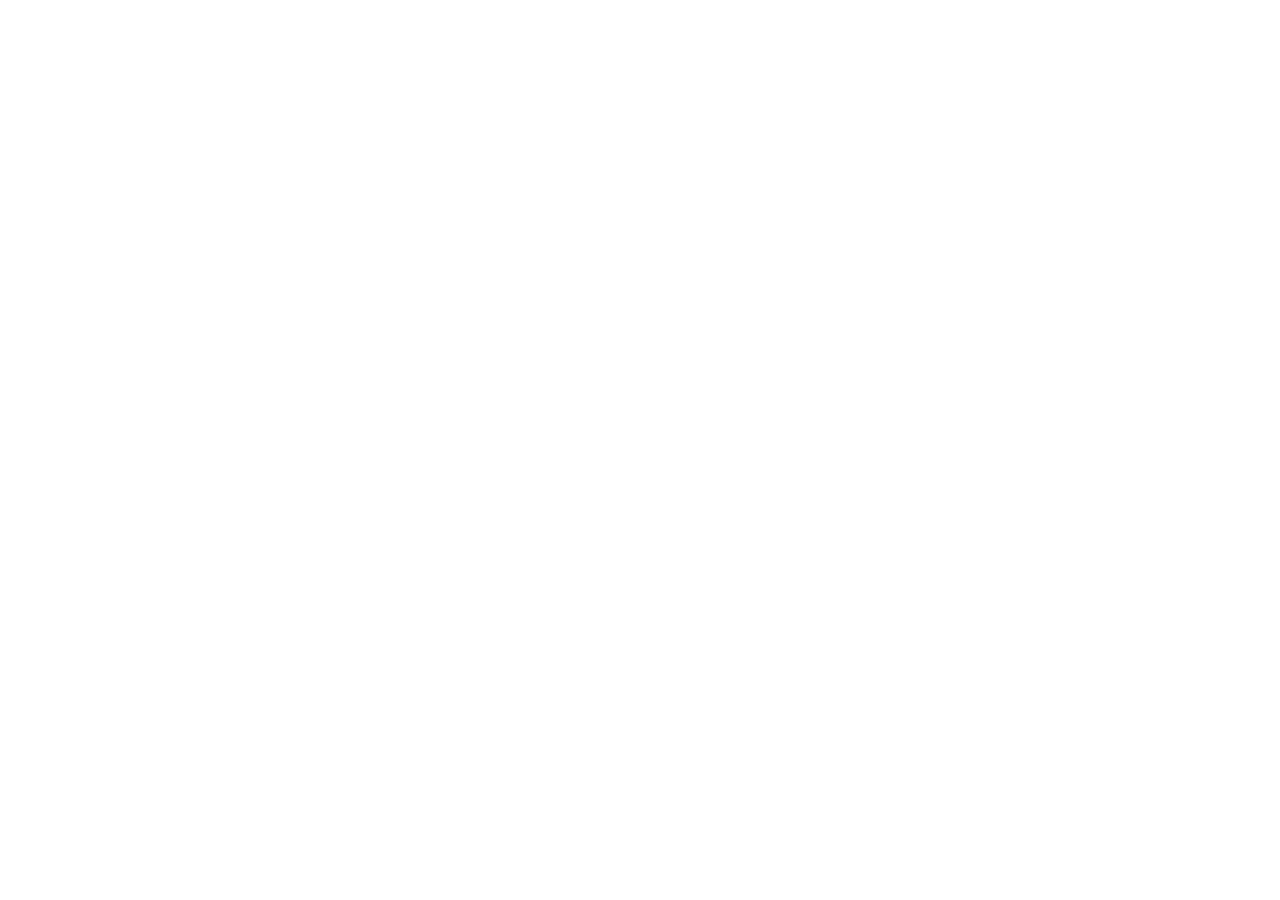
==== index.html @ 60a68102 "Sync wrapper with Sites version 84" ====
<!doctype html>
<html lang="en">
<head>
  <meta charset="utf-8" />
  <meta name="viewport" content="width=device-width, initial-scale=1" />
  <meta name="color-scheme" content="dark" />
  <title>Durex Play — Buzzy Rabbit</title>
  <style>
    html, body, iframe { width: 100%; height: 100%; margin: 0; border: 0; overflow: hidden; background: #082679; }
    iframe { display: block; }
  </style>
</head>
<body>
  <!-- Synced with Sites version 84: autoplay video without controls and faster animated gradient. -->
  <iframe title="Durex Play Buzzy Rabbit" src="https://giva-buzzy-rabbit-clone.vinit-singh482832.chatgpt.site" allow="autoplay" referrerpolicy="strict-origin-when-cross-origin"></iframe>
</body>
</html>
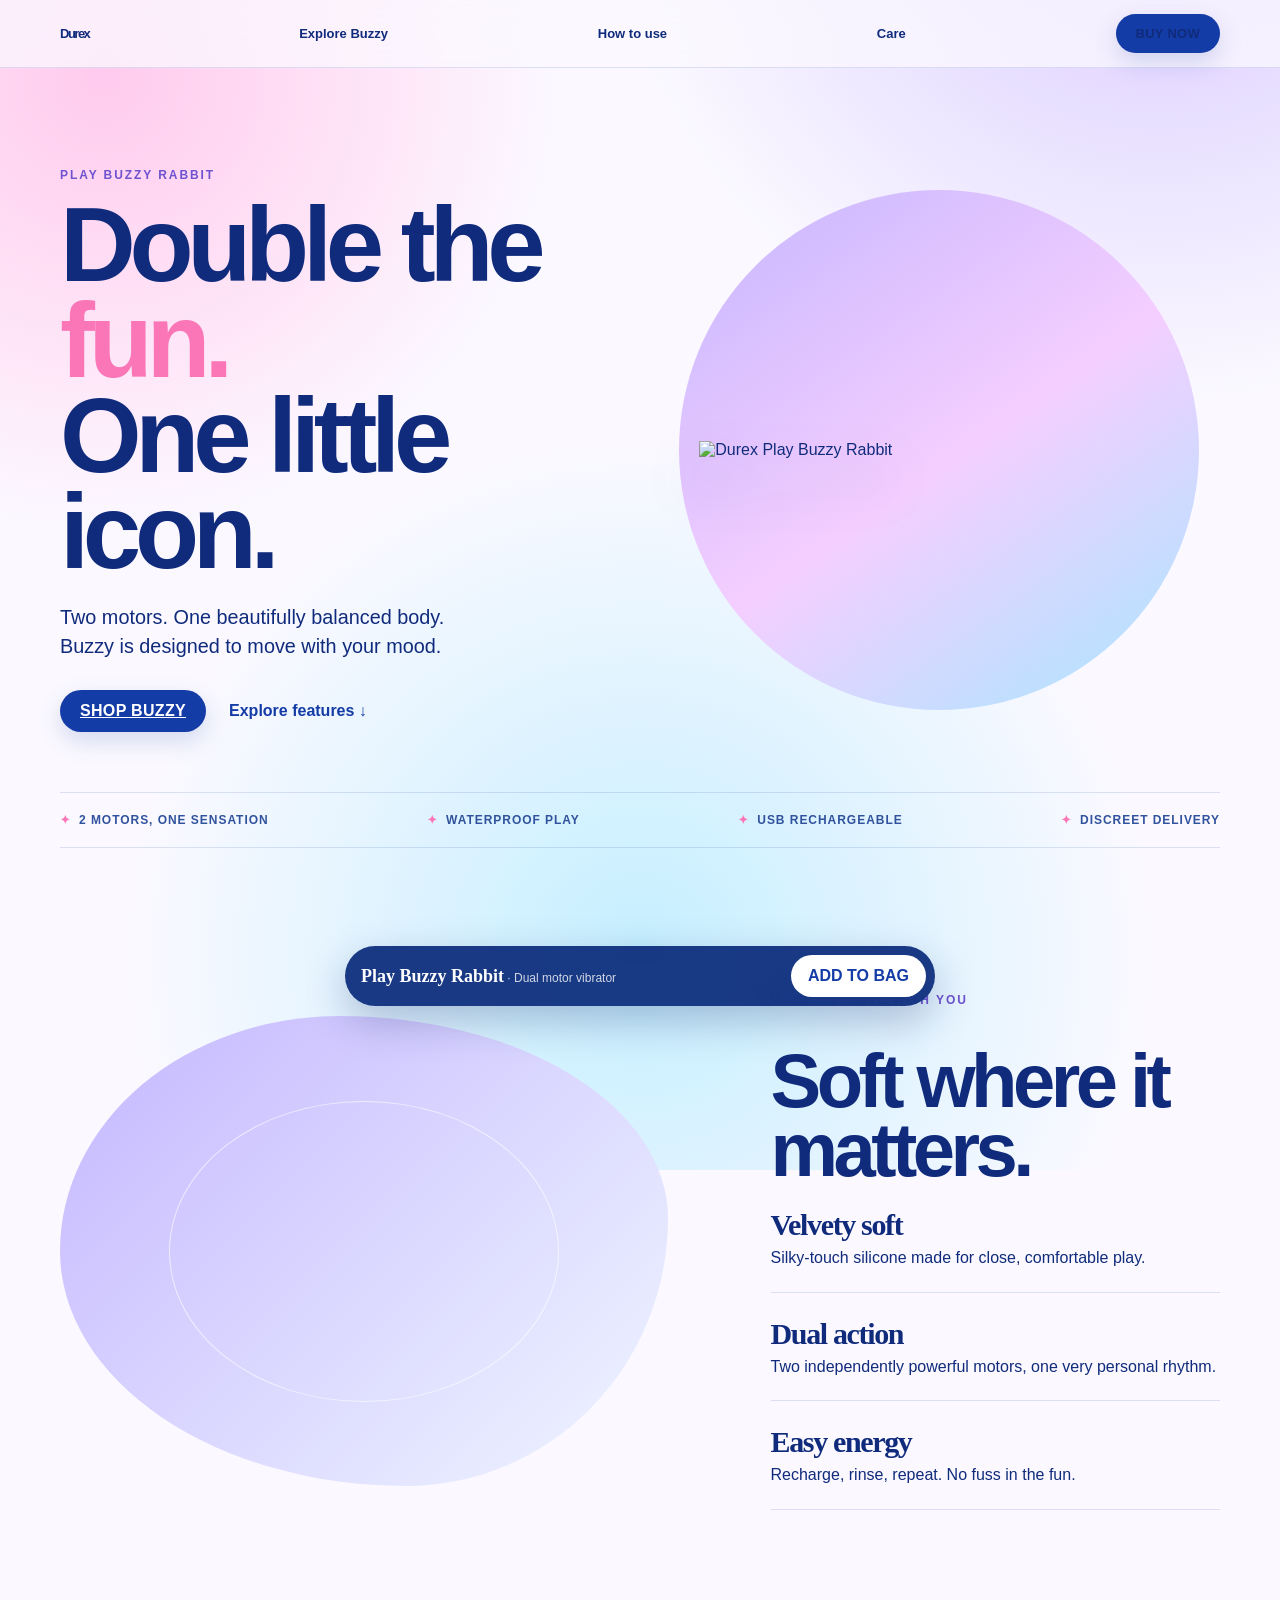
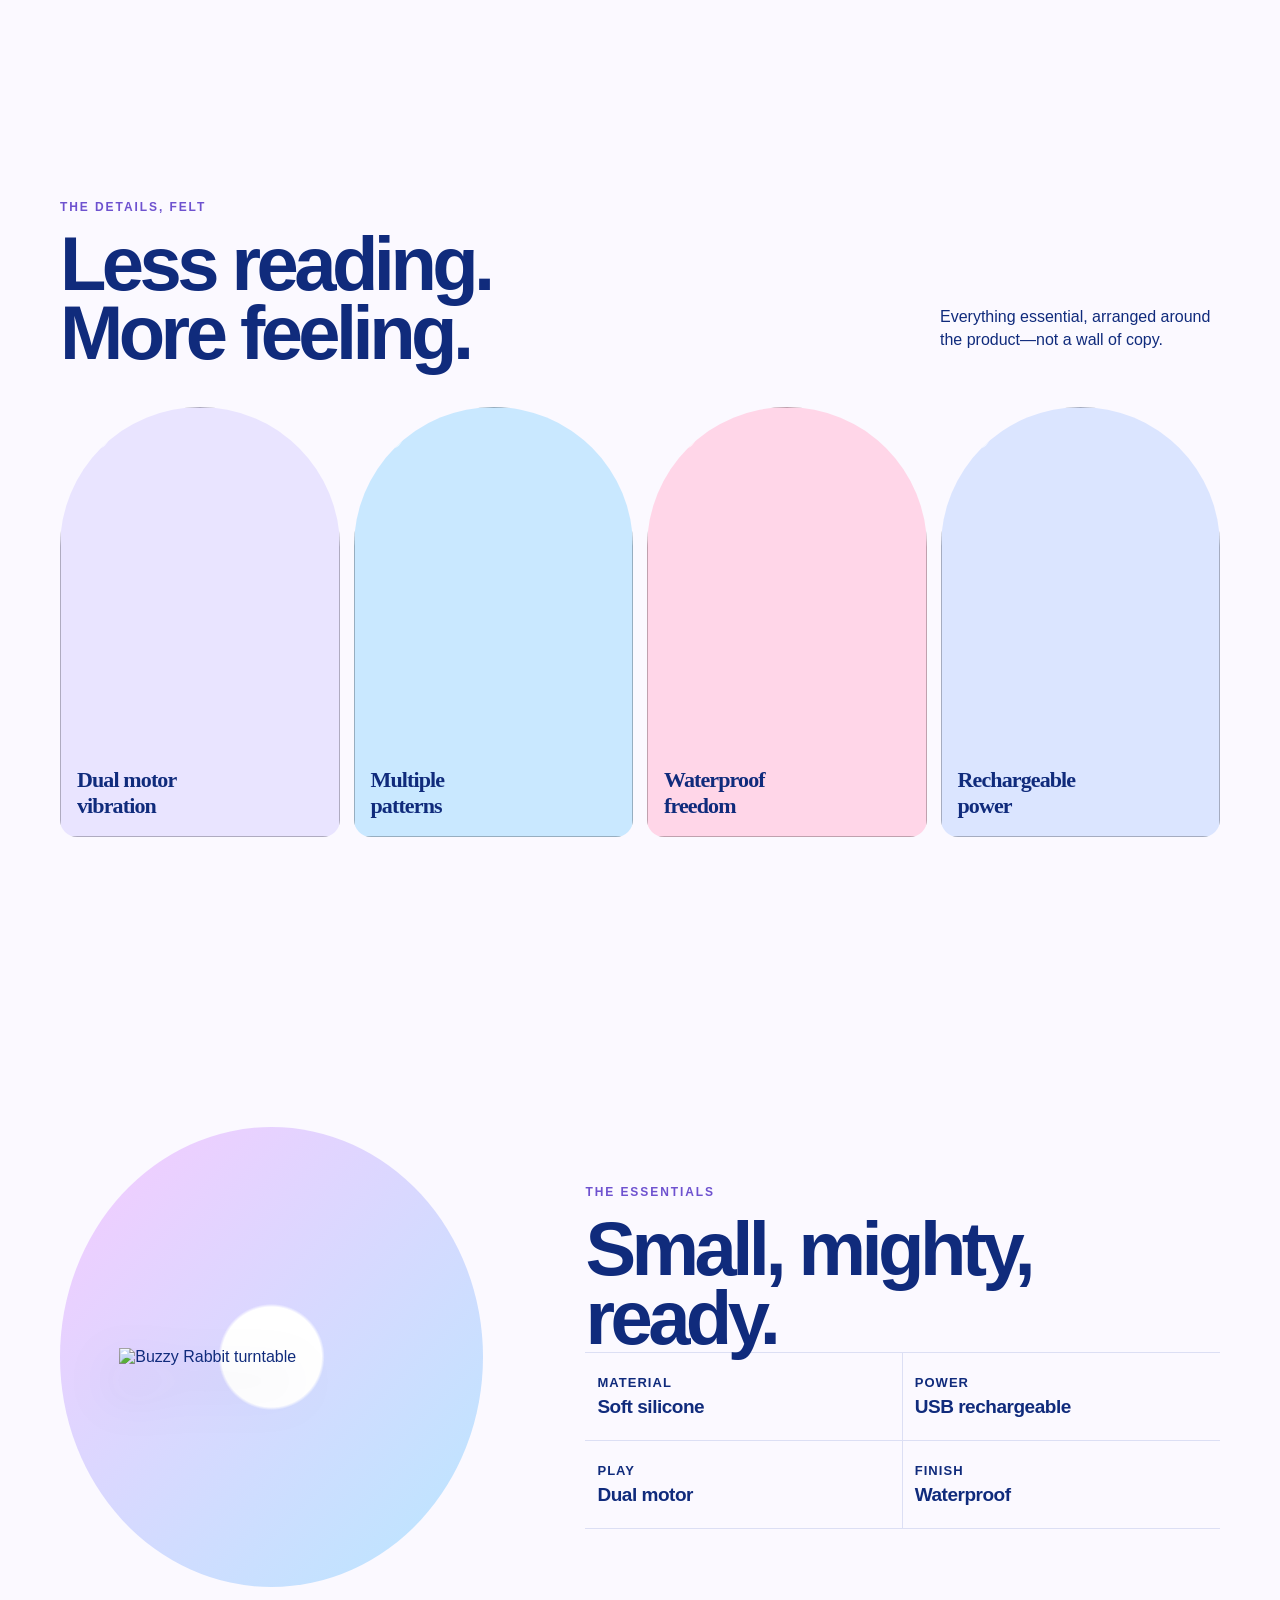
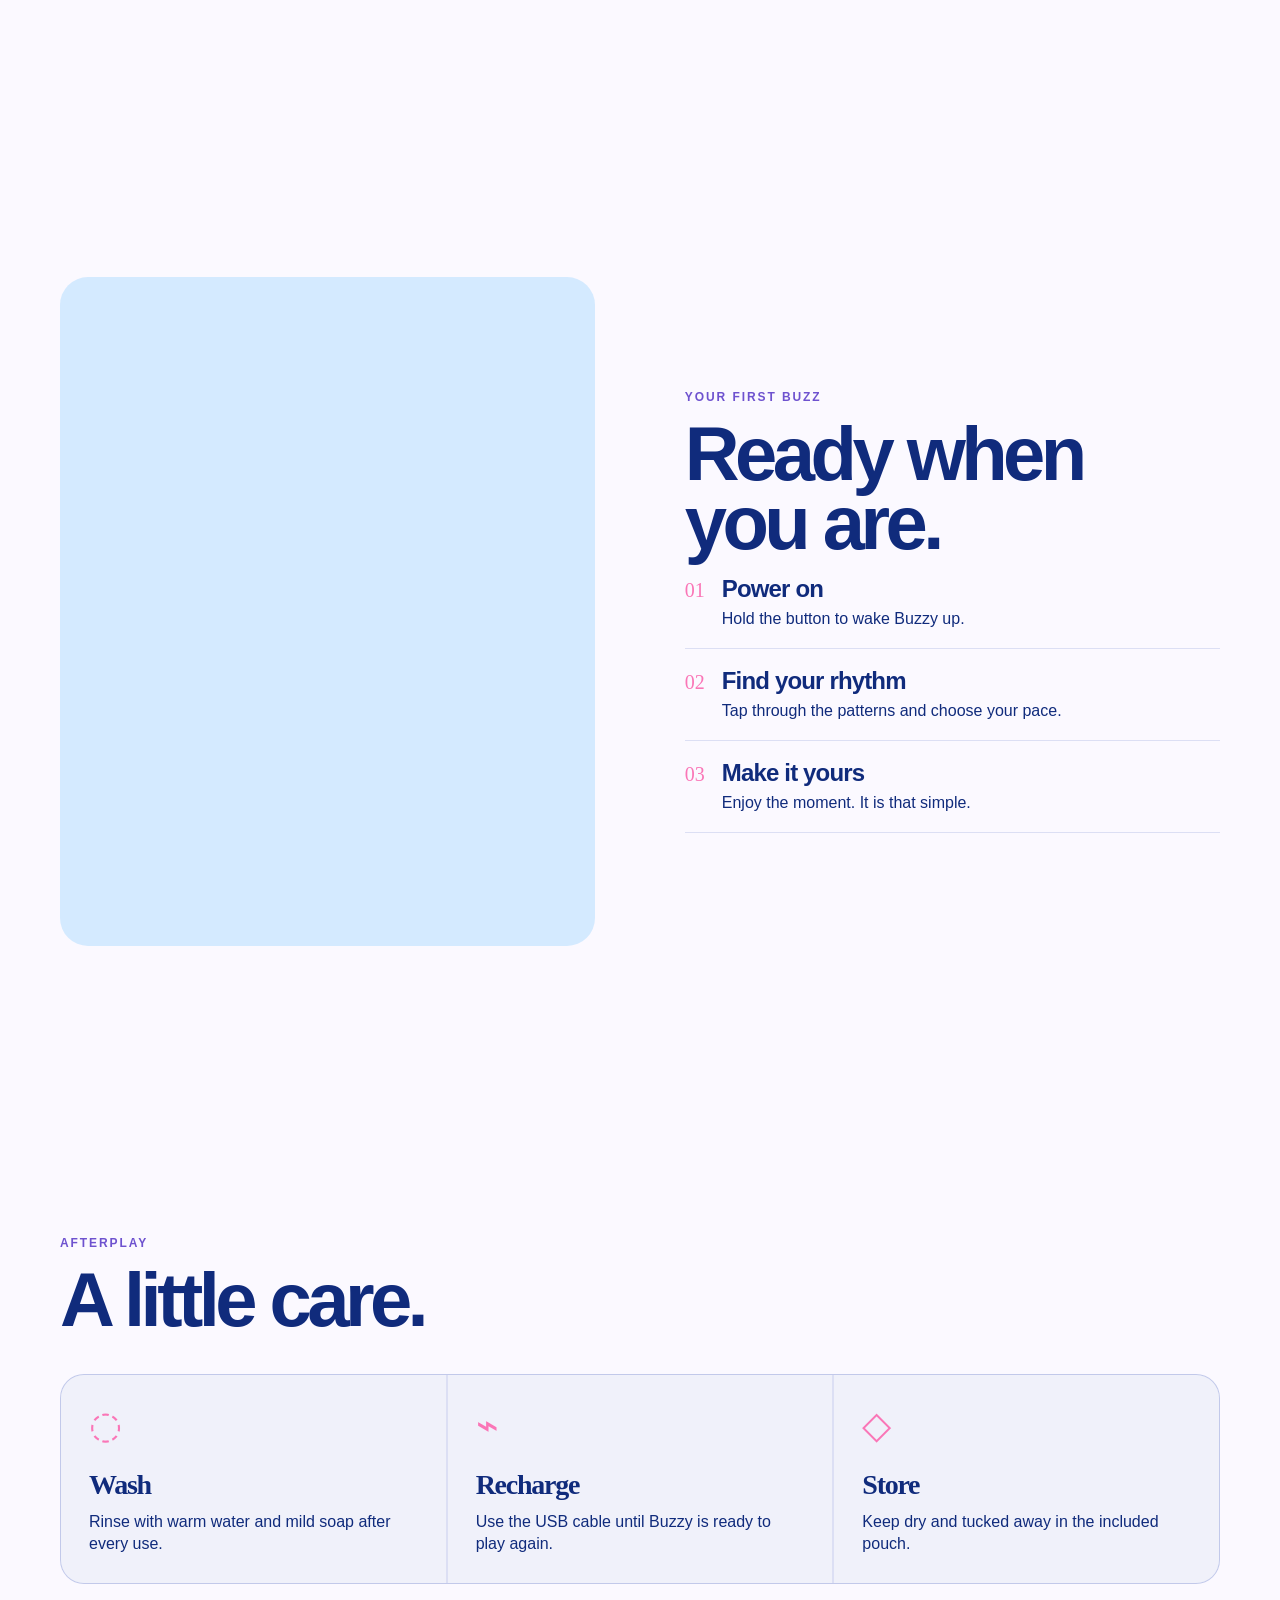
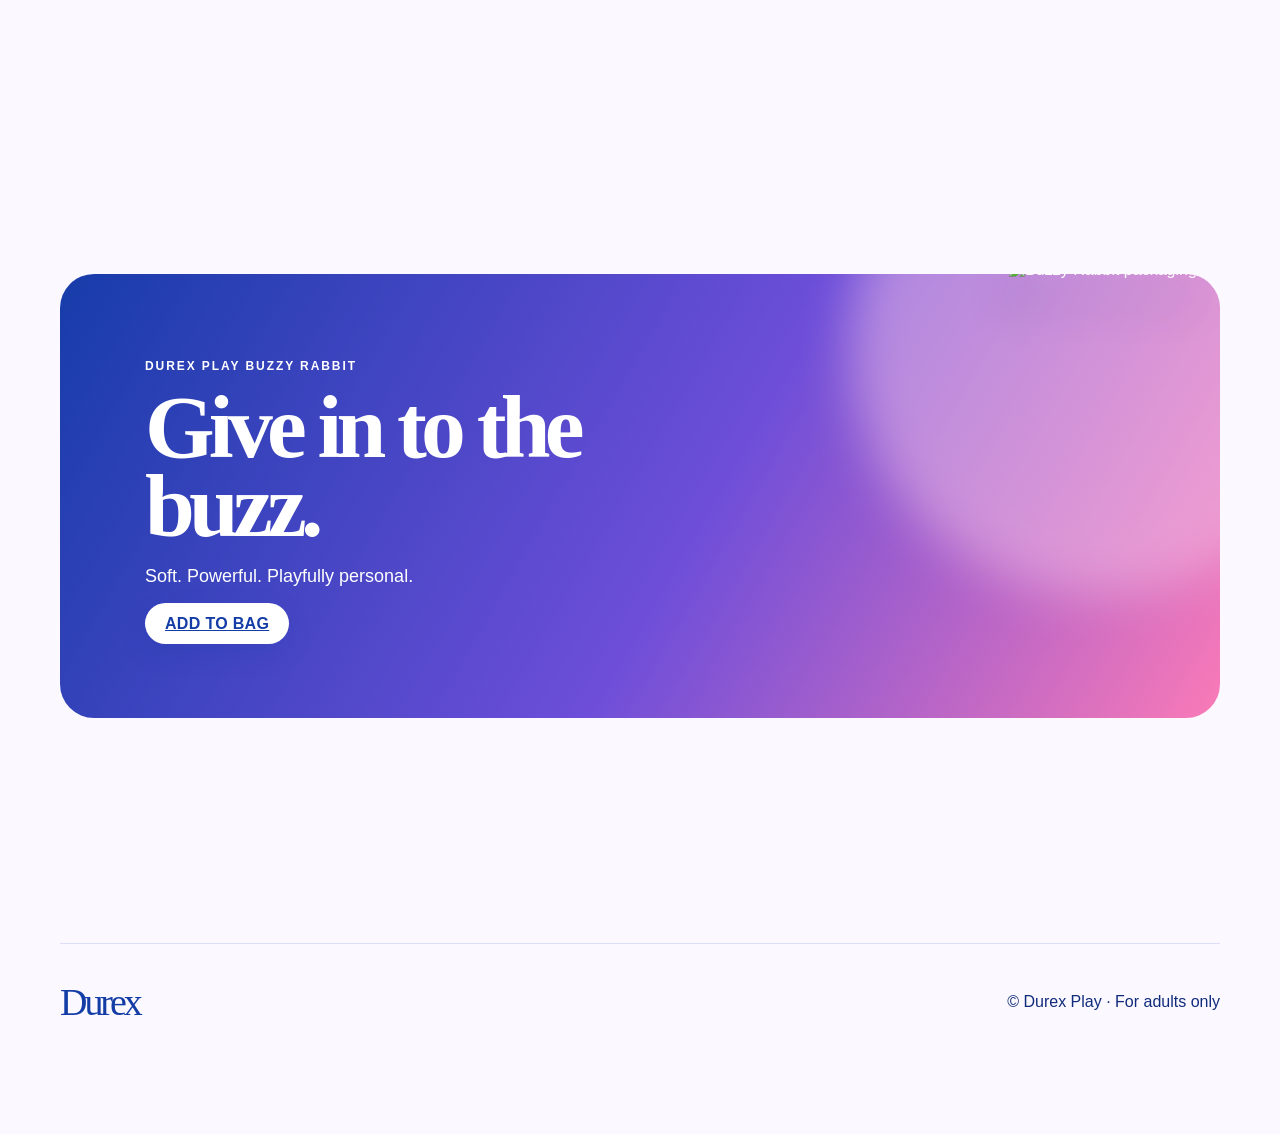
==== commit f47a17cd: "Rebuild Buzzy Rabbit as editable premium product page" ====
--- a/index.html
+++ b/index.html
@@ -1,17 +1,49 @@
 <!doctype html>
 <html lang="en">
 <head>
-  <meta charset="utf-8" />
-  <meta name="viewport" content="width=device-width, initial-scale=1" />
-  <meta name="color-scheme" content="dark" />
+  <meta charset="utf-8">
+  <meta name="viewport" content="width=device-width, initial-scale=1, viewport-fit=cover">
+  <meta name="theme-color" content="#f7f2ff">
   <title>Durex Play — Buzzy Rabbit</title>
   <style>
-    html, body, iframe { width: 100%; height: 100%; margin: 0; border: 0; overflow: hidden; background: #082679; }
-    iframe { display: block; }
+    @font-face{font-family:Durex;src:url("https://raw.githubusercontent.com/vinitsingh-del/BuzzyRabbit-ObsidianTroopod/main/fonts/DurexAssist-Var.woff2")}@font-face{font-family:DurexOne;src:url("https://raw.githubusercontent.com/vinitsingh-del/BuzzyRabbit-ObsidianTroopod/main/fonts/DurexOne-Bold.woff2")}
+    :root{--ink:#102b7c;--blue:#143ca6;--violet:#7449e8;--pink:#fa76b7;--paper:#fbf9ff;--line:rgba(20,60,166,.13);--shell:min(1160px,calc(100% - 40px))}
+    *{box-sizing:border-box}html{scroll-behavior:smooth}body{margin:0;background:var(--paper);color:var(--ink);font-family:Durex,Arial,sans-serif;overflow-x:hidden}img,video{max-width:100%;display:block}button{font:inherit}
+    .aurora{position:fixed;z-index:-2;inset:-30vh -20vw;background:radial-gradient(circle at 20% 24%,rgba(255,188,228,.74),transparent 26%),radial-gradient(circle at 79% 8%,rgba(152,119,255,.38),transparent 29%),radial-gradient(circle at 50% 85%,rgba(146,226,255,.48),transparent 34%),#fbf9ff;filter:saturate(1.12);animation:drift 15s ease-in-out infinite alternate}@keyframes drift{to{transform:scale(1.07) rotate(3deg);filter:hue-rotate(12deg) saturate(1.25)}}
+    .nav{height:68px;width:100%;display:flex;align-items:center;justify-content:space-between;padding:0 max(20px,calc((100vw - 1160px)/2));position:sticky;top:0;z-index:20;background:rgba(251,249,255,.74);backdrop-filter:blur(16px);border-bottom:1px solid var(--line)}.mark{font-family:DurexOne,sans-serif;letter-spacing:-1.5px;font-size:29px;color:var(--blue)}.nav a{color:var(--ink);text-decoration:none;font-size:13px;font-weight:700}.nav-cta,.button{border:0;border-radius:999px;background:var(--blue);color:white;padding:12px 20px;font-weight:800;letter-spacing:.02em;cursor:pointer;box-shadow:0 9px 23px rgba(20,60,166,.17)}
+    main{padding-bottom:80px}.hero{width:var(--shell);min-height:min(680px,calc(100vh - 68px));margin:auto;display:grid;grid-template-columns:1fr 1.05fr;gap:clamp(12px,5vw,72px);align-items:center;padding:clamp(48px,8vw,100px) 0 60px}.eyebrow{font-size:12px;font-weight:900;letter-spacing:.16em;text-transform:uppercase;color:#6e52cf;margin-bottom:15px}.hero h1,.section-title{font-family:DurexOne,Durex,sans-serif;font-weight:900;letter-spacing:-.06em;line-height:.91;margin:0}.hero h1{font-size:clamp(52px,8.2vw,112px);max-width:600px}.hero h1 i{font-style:normal;color:var(--pink)}.hero p{font-size:clamp(16px,1.55vw,20px);line-height:1.48;max-width:430px;margin:24px 0 28px}.hero-actions{display:flex;gap:13px;align-items:center;flex-wrap:wrap}.link{font-weight:800;color:var(--blue);text-decoration:none;padding:10px}.hero-art{position:relative;min-height:470px;display:grid;place-items:center}.hero-orbit{width:min(44vw,520px);aspect-ratio:1;border-radius:50%;background:linear-gradient(145deg,#c5b6ff,#f4ceff 52%,#a7e7ff);filter:blur(.1px);animation:pulse 5s ease-in-out infinite}.hero-art img{position:absolute;width:min(45vw,480px);max-height:580px;object-fit:contain;filter:drop-shadow(0 28px 26px rgba(31,43,117,.25));animation:float 5.5s ease-in-out infinite}@keyframes float{50%{transform:translateY(-16px) rotate(-2deg)}}@keyframes pulse{50%{transform:scale(1.05);filter:saturate(1.28)}}
+    .confidence{width:var(--shell);margin:auto;border-top:1px solid var(--line);border-bottom:1px solid var(--line);display:flex;justify-content:space-between;gap:18px;padding:20px 0;color:#31539d;font-size:12px;font-weight:800;text-transform:uppercase;letter-spacing:.08em}.confidence span:before{content:"✦";color:var(--pink);margin-right:8px}
+    section{width:var(--shell);margin:0 auto;padding:clamp(78px,12vw,145px) 0}.heading-row{display:flex;justify-content:space-between;gap:30px;align-items:end;margin-bottom:40px}.section-title{font-size:clamp(40px,6vw,76px);max-width:650px}.section-note{max-width:280px;line-height:1.45;font-size:16px}
+    .intro{display:grid;grid-template-columns:1.15fr .85fr;gap:clamp(24px,8vw,110px);align-items:center}.media-bleed{position:relative;min-height:470px;border-radius:46% 54% 43% 57%/50% 43% 57% 50%;background:linear-gradient(135deg,#c5b7ff,#eff6ff);overflow:hidden}.media-bleed:after{content:"";position:absolute;inset:18%;border:1px solid rgba(255,255,255,.62);border-radius:50%;animation:spin 16s linear infinite}@keyframes spin{to{transform:rotate(360deg)}}.media-bleed img{height:100%;width:100%;object-fit:cover;position:absolute;inset:0;mix-blend-mode:multiply}.facts{display:grid;gap:24px}.fact{padding-bottom:23px;border-bottom:1px solid var(--line)}.fact strong{font-family:DurexOne;font-size:30px;display:block;letter-spacing:-.045em}.fact span{font-size:16px;line-height:1.35;display:block;margin-top:5px}
+    .feature-rail{display:grid;grid-template-columns:repeat(4,1fr);gap:14px}.feature{min-height:430px;position:relative;overflow:hidden;border-radius:180px 180px 22px 22px;background:#e9e4ff;isolation:isolate}.feature:nth-child(2){background:#c9e8ff}.feature:nth-child(3){background:#ffd6e8}.feature:nth-child(4){background:#dbe5ff}.feature img{width:100%;height:100%;object-fit:cover;mix-blend-mode:multiply;transition:transform .7s ease}.feature:hover img{transform:scale(1.07)}.feature b{position:absolute;z-index:1;left:17px;bottom:18px;font-family:DurexOne;font-size:22px;letter-spacing:-.04em;max-width:120px}.feature small{position:absolute;top:16px;left:17px;background:rgba(255,255,255,.7);border-radius:30px;padding:7px 10px;font-size:11px;font-weight:900;text-transform:uppercase}
+    .specs{display:grid;grid-template-columns:.8fr 1.2fr;gap:clamp(30px,8vw,110px);align-items:center}.spec-visual{position:relative;min-height:460px;display:grid;place-items:center;background:radial-gradient(circle,#fff 0 16%,rgba(255,255,255,0) 17%),linear-gradient(135deg,#f5cbff,#b9e7ff);border-radius:50%}.spec-visual img{width:72%;filter:drop-shadow(0 24px 25px rgba(30,30,90,.25))}.spec-list{display:grid;grid-template-columns:1fr 1fr;gap:0;border-top:1px solid var(--line)}.spec{padding:22px 12px;border-bottom:1px solid var(--line)}.spec:nth-child(odd){border-right:1px solid var(--line)}.spec b{display:block;font-size:13px;text-transform:uppercase;letter-spacing:.08em;margin-bottom:6px}.spec span{font-size:19px;font-weight:650;letter-spacing:-.025em}
+    .how{display:grid;grid-template-columns:1fr 1fr;align-items:center;gap:clamp(28px,7vw,95px)}.how-video{border-radius:28px;overflow:hidden;aspect-ratio:4/5;background:#d4eaff}.how-video video{width:100%;height:100%;object-fit:cover}.steps{counter-reset:step}.step{padding:18px 0;border-bottom:1px solid var(--line);display:flex;gap:17px;align-items:baseline}.step:before{counter-increment:step;content:"0" counter(step);font-family:DurexOne;color:var(--pink);font-size:20px}.step b{font-size:24px;letter-spacing:-.035em}.step p{margin:5px 0 0;line-height:1.38}
+    .care{display:grid;grid-template-columns:repeat(3,1fr);gap:2px;background:var(--line);border:1px solid var(--line);border-radius:24px;overflow:hidden}.care-item{background:rgba(255,255,255,.55);padding:28px;min-height:205px}.care-item b{font-family:DurexOne;font-size:28px;letter-spacing:-.045em;display:block}.care-item p{line-height:1.38;margin:10px 0 0}.care-icon{font-size:38px;color:var(--pink);margin-bottom:22px}
+    .buy{position:relative;overflow:hidden;min-height:440px;border-radius:34px;padding:clamp(32px,7vw,85px);display:flex;align-items:center;background:linear-gradient(120deg,#173caa,#6d4ed9 55%,#fa7ab7);color:white}.buy:before{content:"";position:absolute;width:500px;height:500px;border-radius:50%;background:#ffd5ee;filter:blur(25px);opacity:.42;right:-130px;top:-180px}.buy>*{position:relative}.buy h2{font-family:DurexOne;font-size:clamp(48px,7vw,90px);letter-spacing:-.065em;line-height:.88;margin:0;max-width:580px}.buy p{font-size:18px;margin:20px 0 28px}.buy .button{background:white;color:var(--blue)}.buy img{position:absolute;right:2%;bottom:-7%;height:110%;width:auto;filter:drop-shadow(0 28px 20px rgba(15,21,93,.3))}
+    footer{width:var(--shell);margin:auto;padding:36px 0 110px;border-top:1px solid var(--line);display:flex;justify-content:space-between;align-items:center}.footer-logo{font-family:DurexOne;font-size:38px;letter-spacing:-.08em;color:var(--blue)}.sticky{position:fixed;z-index:30;bottom:14px;left:50%;transform:translate(-50%,120px);transition:transform .45s cubic-bezier(.2,.8,.2,1);width:min(590px,calc(100% - 24px));padding:9px 9px 9px 16px;border-radius:999px;background:rgba(13,45,125,.94);backdrop-filter:blur(14px);color:#fff;display:flex;align-items:center;justify-content:space-between;gap:8px;box-shadow:0 15px 40px rgba(14,35,100,.26)}.sticky.show{transform:translate(-50%,0)}.sticky strong{font-family:DurexOne;font-size:18px}.sticky span{font-size:12px;opacity:.8}.sticky button{border:0;border-radius:999px;background:#fff;color:var(--blue);font-weight:900;padding:12px 17px;white-space:nowrap}
+    @media(max-width:720px){:root{--shell:calc(100% - 32px)}.nav{height:58px;padding:0 16px}.mark{font-size:25px}.nav a{display:none}.nav-cta{padding:9px 13px;font-size:12px}.hero{grid-template-columns:1fr;min-height:auto;padding:50px 0 38px;gap:20px}.hero h1{font-size:clamp(52px,16vw,74px)}.hero p{margin:17px 0 23px}.hero-art{grid-row:1;min-height:340px}.hero-orbit{width:76vw}.hero-art img{width:72vw;max-height:410px}.confidence{overflow:auto;gap:24px;white-space:nowrap;padding:15px 0}.confidence span{font-size:10px}.heading-row{display:block;margin-bottom:28px}.section-note{margin:15px 0 0}.intro,.specs,.how{grid-template-columns:1fr;gap:32px}.media-bleed{min-height:370px}.feature-rail{display:flex;overflow:auto;scroll-snap-type:x mandatory;margin-right:calc(-1 * 16px);padding-right:16px}.feature{min-width:70vw;min-height:370px;scroll-snap-align:start}.spec-visual{min-height:330px}.spec-list{grid-template-columns:1fr 1fr}.spec{padding:17px 9px}.spec span{font-size:16px}.how-video{aspect-ratio:1/1}.care{grid-template-columns:1fr;border-radius:20px}.care-item{min-height:auto;padding:23px}.buy{min-height:495px;align-items:flex-start}.buy h2{font-size:58px;max-width:270px}.buy p{font-size:16px;max-width:180px}.buy img{height:auto;width:67%;right:-7%;bottom:-1%}footer{padding-bottom:100px}.footer-logo{font-size:31px}.sticky strong{font-size:15px}.sticky span{display:none}.sticky button{padding:11px 14px}}
   </style>
 </head>
 <body>
-  <!-- Synced with Sites version 84: autoplay video without controls and faster animated gradient. -->
-  <iframe title="Durex Play Buzzy Rabbit" src="https://giva-buzzy-rabbit-clone.vinit-singh482832.chatgpt.site" allow="autoplay" referrerpolicy="strict-origin-when-cross-origin"></iframe>
-</body>
-</html>
+  <div class="aurora"></div>
+  <nav class="nav"><a class="mark" href="#">Durex</a><a href="#features">Explore Buzzy</a><a href="#how">How to use</a><a href="#care">Care</a><a class="nav-cta" href="#buy">BUY NOW</a></nav>
+  <main>
+    <section class="hero">
+      <div><div class="eyebrow">Play Buzzy Rabbit</div><h1>Double the <i>fun.</i><br>One little icon.</h1><p>Two motors. One beautifully balanced body. Buzzy is designed to move with your mood.</p><div class="hero-actions"><a class="button" href="#buy">SHOP BUZZY</a><a class="link" href="#features">Explore features ↓</a></div></div>
+      <div class="hero-art"><div class="hero-orbit"></div><img src="https://raw.githubusercontent.com/vinitsingh-del/BuzzyRabbit-ObsidianTroopod/main/assets/buzzy-rabbit-hero-transparent.gif" alt="Durex Play Buzzy Rabbit"></div>
+    </section>
+    <div class="confidence"><span>2 motors, one sensation</span><span>Waterproof play</span><span>USB rechargeable</span><span>Discreet delivery</span></div>
+    <section class="intro"><div class="media-bleed"><img src="https://raw.githubusercontent.com/vinitsingh-del/BuzzyRabbit-ObsidianTroopod/main/assets/buzzy-hand-landscape-real.webp" alt="Buzzy Rabbit in hand"></div><div class="facts"><div class="eyebrow">Made to move with you</div><h2 class="section-title">Soft where it matters.</h2><div class="fact"><strong>Velvety soft</strong><span>Silky-touch silicone made for close, comfortable play.</span></div><div class="fact"><strong>Dual action</strong><span>Two independently powerful motors, one very personal rhythm.</span></div><div class="fact"><strong>Easy energy</strong><span>Recharge, rinse, repeat. No fuss in the fun.</span></div></div></section>
+    <section id="features"><div class="heading-row"><div><div class="eyebrow">The details, felt</div><h2 class="section-title">Less reading.<br>More feeling.</h2></div><p class="section-note">Everything essential, arranged around the product—not a wall of copy.</p></div><div class="feature-rail"><article class="feature"><small>01</small><img src="https://raw.githubusercontent.com/vinitsingh-del/BuzzyRabbit-ObsidianTroopod/main/assets/buzzy-feature-vibrations.png" alt=""><b>Dual motor vibration</b></article><article class="feature"><small>02</small><img src="https://raw.githubusercontent.com/vinitsingh-del/BuzzyRabbit-ObsidianTroopod/main/assets/buzzy-feature-modes.png" alt=""><b>Multiple patterns</b></article><article class="feature"><small>03</small><img src="https://raw.githubusercontent.com/vinitsingh-del/BuzzyRabbit-ObsidianTroopod/main/assets/buzzy-feature-waterproof.png" alt=""><b>Waterproof freedom</b></article><article class="feature"><small>04</small><img src="https://raw.githubusercontent.com/vinitsingh-del/BuzzyRabbit-ObsidianTroopod/main/assets/buzzy-feature-runtime.png" alt=""><b>Rechargeable power</b></article></div></section>
+    <section><div class="specs"><div class="spec-visual"><img src="https://raw.githubusercontent.com/vinitsingh-del/BuzzyRabbit-ObsidianTroopod/main/assets/buzzy-hero-turntable.gif" alt="Buzzy Rabbit turntable"></div><div><div class="eyebrow">The essentials</div><h2 class="section-title">Small, mighty, ready.</h2><div class="spec-list"><div class="spec"><b>Material</b><span>Soft silicone</span></div><div class="spec"><b>Power</b><span>USB rechargeable</span></div><div class="spec"><b>Play</b><span>Dual motor</span></div><div class="spec"><b>Finish</b><span>Waterproof</span></div></div></div></div></section>
+    <section id="how"><div class="how"><div class="how-video"><video autoplay muted loop playsinline poster="https://raw.githubusercontent.com/vinitsingh-del/BuzzyRabbit-ObsidianTroopod/main/assets/buzzy-step-modes.webp"><source src="https://raw.githubusercontent.com/vinitsingh-del/BuzzyRabbit-ObsidianTroopod/main/assets/buzzy-runtime-video.mp4" type="video/mp4"></video></div><div><div class="eyebrow">Your first buzz</div><h2 class="section-title">Ready when you are.</h2><div class="steps"><div class="step"><div><b>Power on</b><p>Hold the button to wake Buzzy up.</p></div></div><div class="step"><div><b>Find your rhythm</b><p>Tap through the patterns and choose your pace.</p></div></div><div class="step"><div><b>Make it yours</b><p>Enjoy the moment. It is that simple.</p></div></div></div></div></div></section>
+    <section id="care"><div class="heading-row"><div><div class="eyebrow">Afterplay</div><h2 class="section-title">A little care.</h2></div></div><div class="care"><div class="care-item"><div class="care-icon">◌</div><b>Wash</b><p>Rinse with warm water and mild soap after every use.</p></div><div class="care-item"><div class="care-icon">⌁</div><b>Recharge</b><p>Use the USB cable until Buzzy is ready to play again.</p></div><div class="care-item"><div class="care-icon">◇</div><b>Store</b><p>Keep dry and tucked away in the included pouch.</p></div></div></section>
+    <section id="buy"><div class="buy"><div><div class="eyebrow" style="color:#fff">Durex Play Buzzy Rabbit</div><h2>Give in to the buzz.</h2><p>Soft. Powerful. Playfully personal.</p><a class="button" href="#">ADD TO BAG</a></div><img src="https://raw.githubusercontent.com/vinitsingh-del/BuzzyRabbit-ObsidianTroopod/main/assets/buzzy-pack-hero-real.webp" alt="Buzzy Rabbit packaging"></div></section>
+  </main>
+  <footer><div class="footer-logo">Durex</div><div>© Durex Play · For adults only</div></footer>
+  <div class="sticky" id="sticky"><div><strong>Play Buzzy Rabbit</strong><span> · Dual motor vibrator</span></div><button onclick="document.querySelector('#buy').scrollIntoView({behavior:'smooth'})">ADD TO BAG</button></div>
+  <script>
+    const sticky=document.getElementById('sticky'),how=document.getElementById('how');
+    new IntersectionObserver(([entry])=>sticky.classList.toggle('show',entry.isIntersecting),{threshold:.15}).observe(how);
+  </script>
+</body></html>
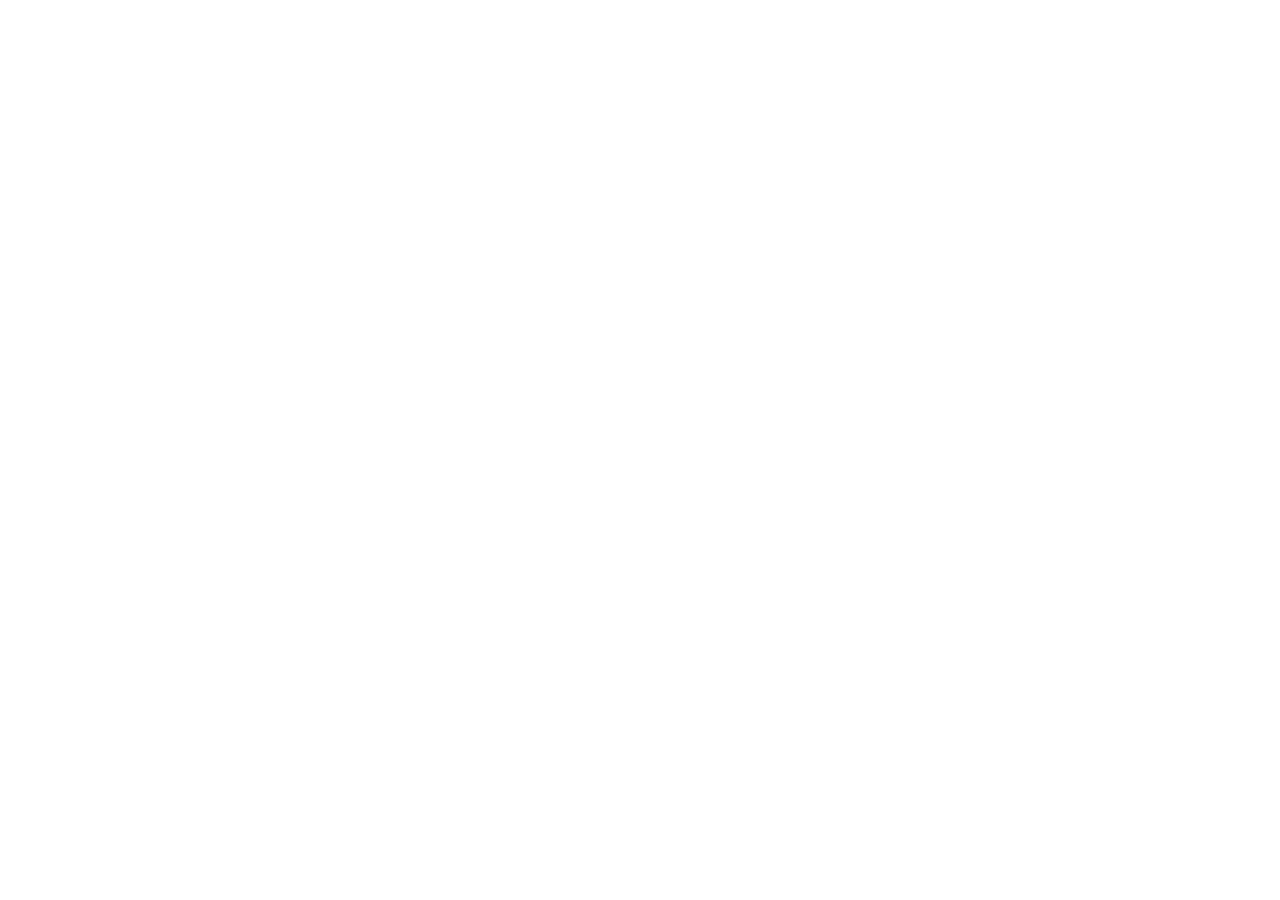
==== commit 47e8784a: "Restore hosted Buzzy Rabbit clone wrapper" ====
--- a/index.html
+++ b/index.html
@@ -1,49 +1,17 @@
 <!doctype html>
 <html lang="en">
 <head>
-  <meta charset="utf-8">
-  <meta name="viewport" content="width=device-width, initial-scale=1, viewport-fit=cover">
-  <meta name="theme-color" content="#f7f2ff">
+  <meta charset="utf-8" />
+  <meta name="viewport" content="width=device-width, initial-scale=1" />
+  <meta name="color-scheme" content="dark" />
   <title>Durex Play — Buzzy Rabbit</title>
   <style>
-    @font-face{font-family:Durex;src:url("https://raw.githubusercontent.com/vinitsingh-del/BuzzyRabbit-ObsidianTroopod/main/fonts/DurexAssist-Var.woff2")}@font-face{font-family:DurexOne;src:url("https://raw.githubusercontent.com/vinitsingh-del/BuzzyRabbit-ObsidianTroopod/main/fonts/DurexOne-Bold.woff2")}
-    :root{--ink:#102b7c;--blue:#143ca6;--violet:#7449e8;--pink:#fa76b7;--paper:#fbf9ff;--line:rgba(20,60,166,.13);--shell:min(1160px,calc(100% - 40px))}
-    *{box-sizing:border-box}html{scroll-behavior:smooth}body{margin:0;background:var(--paper);color:var(--ink);font-family:Durex,Arial,sans-serif;overflow-x:hidden}img,video{max-width:100%;display:block}button{font:inherit}
-    .aurora{position:fixed;z-index:-2;inset:-30vh -20vw;background:radial-gradient(circle at 20% 24%,rgba(255,188,228,.74),transparent 26%),radial-gradient(circle at 79% 8%,rgba(152,119,255,.38),transparent 29%),radial-gradient(circle at 50% 85%,rgba(146,226,255,.48),transparent 34%),#fbf9ff;filter:saturate(1.12);animation:drift 15s ease-in-out infinite alternate}@keyframes drift{to{transform:scale(1.07) rotate(3deg);filter:hue-rotate(12deg) saturate(1.25)}}
-    .nav{height:68px;width:100%;display:flex;align-items:center;justify-content:space-between;padding:0 max(20px,calc((100vw - 1160px)/2));position:sticky;top:0;z-index:20;background:rgba(251,249,255,.74);backdrop-filter:blur(16px);border-bottom:1px solid var(--line)}.mark{font-family:DurexOne,sans-serif;letter-spacing:-1.5px;font-size:29px;color:var(--blue)}.nav a{color:var(--ink);text-decoration:none;font-size:13px;font-weight:700}.nav-cta,.button{border:0;border-radius:999px;background:var(--blue);color:white;padding:12px 20px;font-weight:800;letter-spacing:.02em;cursor:pointer;box-shadow:0 9px 23px rgba(20,60,166,.17)}
-    main{padding-bottom:80px}.hero{width:var(--shell);min-height:min(680px,calc(100vh - 68px));margin:auto;display:grid;grid-template-columns:1fr 1.05fr;gap:clamp(12px,5vw,72px);align-items:center;padding:clamp(48px,8vw,100px) 0 60px}.eyebrow{font-size:12px;font-weight:900;letter-spacing:.16em;text-transform:uppercase;color:#6e52cf;margin-bottom:15px}.hero h1,.section-title{font-family:DurexOne,Durex,sans-serif;font-weight:900;letter-spacing:-.06em;line-height:.91;margin:0}.hero h1{font-size:clamp(52px,8.2vw,112px);max-width:600px}.hero h1 i{font-style:normal;color:var(--pink)}.hero p{font-size:clamp(16px,1.55vw,20px);line-height:1.48;max-width:430px;margin:24px 0 28px}.hero-actions{display:flex;gap:13px;align-items:center;flex-wrap:wrap}.link{font-weight:800;color:var(--blue);text-decoration:none;padding:10px}.hero-art{position:relative;min-height:470px;display:grid;place-items:center}.hero-orbit{width:min(44vw,520px);aspect-ratio:1;border-radius:50%;background:linear-gradient(145deg,#c5b6ff,#f4ceff 52%,#a7e7ff);filter:blur(.1px);animation:pulse 5s ease-in-out infinite}.hero-art img{position:absolute;width:min(45vw,480px);max-height:580px;object-fit:contain;filter:drop-shadow(0 28px 26px rgba(31,43,117,.25));animation:float 5.5s ease-in-out infinite}@keyframes float{50%{transform:translateY(-16px) rotate(-2deg)}}@keyframes pulse{50%{transform:scale(1.05);filter:saturate(1.28)}}
-    .confidence{width:var(--shell);margin:auto;border-top:1px solid var(--line);border-bottom:1px solid var(--line);display:flex;justify-content:space-between;gap:18px;padding:20px 0;color:#31539d;font-size:12px;font-weight:800;text-transform:uppercase;letter-spacing:.08em}.confidence span:before{content:"✦";color:var(--pink);margin-right:8px}
-    section{width:var(--shell);margin:0 auto;padding:clamp(78px,12vw,145px) 0}.heading-row{display:flex;justify-content:space-between;gap:30px;align-items:end;margin-bottom:40px}.section-title{font-size:clamp(40px,6vw,76px);max-width:650px}.section-note{max-width:280px;line-height:1.45;font-size:16px}
-    .intro{display:grid;grid-template-columns:1.15fr .85fr;gap:clamp(24px,8vw,110px);align-items:center}.media-bleed{position:relative;min-height:470px;border-radius:46% 54% 43% 57%/50% 43% 57% 50%;background:linear-gradient(135deg,#c5b7ff,#eff6ff);overflow:hidden}.media-bleed:after{content:"";position:absolute;inset:18%;border:1px solid rgba(255,255,255,.62);border-radius:50%;animation:spin 16s linear infinite}@keyframes spin{to{transform:rotate(360deg)}}.media-bleed img{height:100%;width:100%;object-fit:cover;position:absolute;inset:0;mix-blend-mode:multiply}.facts{display:grid;gap:24px}.fact{padding-bottom:23px;border-bottom:1px solid var(--line)}.fact strong{font-family:DurexOne;font-size:30px;display:block;letter-spacing:-.045em}.fact span{font-size:16px;line-height:1.35;display:block;margin-top:5px}
-    .feature-rail{display:grid;grid-template-columns:repeat(4,1fr);gap:14px}.feature{min-height:430px;position:relative;overflow:hidden;border-radius:180px 180px 22px 22px;background:#e9e4ff;isolation:isolate}.feature:nth-child(2){background:#c9e8ff}.feature:nth-child(3){background:#ffd6e8}.feature:nth-child(4){background:#dbe5ff}.feature img{width:100%;height:100%;object-fit:cover;mix-blend-mode:multiply;transition:transform .7s ease}.feature:hover img{transform:scale(1.07)}.feature b{position:absolute;z-index:1;left:17px;bottom:18px;font-family:DurexOne;font-size:22px;letter-spacing:-.04em;max-width:120px}.feature small{position:absolute;top:16px;left:17px;background:rgba(255,255,255,.7);border-radius:30px;padding:7px 10px;font-size:11px;font-weight:900;text-transform:uppercase}
-    .specs{display:grid;grid-template-columns:.8fr 1.2fr;gap:clamp(30px,8vw,110px);align-items:center}.spec-visual{position:relative;min-height:460px;display:grid;place-items:center;background:radial-gradient(circle,#fff 0 16%,rgba(255,255,255,0) 17%),linear-gradient(135deg,#f5cbff,#b9e7ff);border-radius:50%}.spec-visual img{width:72%;filter:drop-shadow(0 24px 25px rgba(30,30,90,.25))}.spec-list{display:grid;grid-template-columns:1fr 1fr;gap:0;border-top:1px solid var(--line)}.spec{padding:22px 12px;border-bottom:1px solid var(--line)}.spec:nth-child(odd){border-right:1px solid var(--line)}.spec b{display:block;font-size:13px;text-transform:uppercase;letter-spacing:.08em;margin-bottom:6px}.spec span{font-size:19px;font-weight:650;letter-spacing:-.025em}
-    .how{display:grid;grid-template-columns:1fr 1fr;align-items:center;gap:clamp(28px,7vw,95px)}.how-video{border-radius:28px;overflow:hidden;aspect-ratio:4/5;background:#d4eaff}.how-video video{width:100%;height:100%;object-fit:cover}.steps{counter-reset:step}.step{padding:18px 0;border-bottom:1px solid var(--line);display:flex;gap:17px;align-items:baseline}.step:before{counter-increment:step;content:"0" counter(step);font-family:DurexOne;color:var(--pink);font-size:20px}.step b{font-size:24px;letter-spacing:-.035em}.step p{margin:5px 0 0;line-height:1.38}
-    .care{display:grid;grid-template-columns:repeat(3,1fr);gap:2px;background:var(--line);border:1px solid var(--line);border-radius:24px;overflow:hidden}.care-item{background:rgba(255,255,255,.55);padding:28px;min-height:205px}.care-item b{font-family:DurexOne;font-size:28px;letter-spacing:-.045em;display:block}.care-item p{line-height:1.38;margin:10px 0 0}.care-icon{font-size:38px;color:var(--pink);margin-bottom:22px}
-    .buy{position:relative;overflow:hidden;min-height:440px;border-radius:34px;padding:clamp(32px,7vw,85px);display:flex;align-items:center;background:linear-gradient(120deg,#173caa,#6d4ed9 55%,#fa7ab7);color:white}.buy:before{content:"";position:absolute;width:500px;height:500px;border-radius:50%;background:#ffd5ee;filter:blur(25px);opacity:.42;right:-130px;top:-180px}.buy>*{position:relative}.buy h2{font-family:DurexOne;font-size:clamp(48px,7vw,90px);letter-spacing:-.065em;line-height:.88;margin:0;max-width:580px}.buy p{font-size:18px;margin:20px 0 28px}.buy .button{background:white;color:var(--blue)}.buy img{position:absolute;right:2%;bottom:-7%;height:110%;width:auto;filter:drop-shadow(0 28px 20px rgba(15,21,93,.3))}
-    footer{width:var(--shell);margin:auto;padding:36px 0 110px;border-top:1px solid var(--line);display:flex;justify-content:space-between;align-items:center}.footer-logo{font-family:DurexOne;font-size:38px;letter-spacing:-.08em;color:var(--blue)}.sticky{position:fixed;z-index:30;bottom:14px;left:50%;transform:translate(-50%,120px);transition:transform .45s cubic-bezier(.2,.8,.2,1);width:min(590px,calc(100% - 24px));padding:9px 9px 9px 16px;border-radius:999px;background:rgba(13,45,125,.94);backdrop-filter:blur(14px);color:#fff;display:flex;align-items:center;justify-content:space-between;gap:8px;box-shadow:0 15px 40px rgba(14,35,100,.26)}.sticky.show{transform:translate(-50%,0)}.sticky strong{font-family:DurexOne;font-size:18px}.sticky span{font-size:12px;opacity:.8}.sticky button{border:0;border-radius:999px;background:#fff;color:var(--blue);font-weight:900;padding:12px 17px;white-space:nowrap}
-    @media(max-width:720px){:root{--shell:calc(100% - 32px)}.nav{height:58px;padding:0 16px}.mark{font-size:25px}.nav a{display:none}.nav-cta{padding:9px 13px;font-size:12px}.hero{grid-template-columns:1fr;min-height:auto;padding:50px 0 38px;gap:20px}.hero h1{font-size:clamp(52px,16vw,74px)}.hero p{margin:17px 0 23px}.hero-art{grid-row:1;min-height:340px}.hero-orbit{width:76vw}.hero-art img{width:72vw;max-height:410px}.confidence{overflow:auto;gap:24px;white-space:nowrap;padding:15px 0}.confidence span{font-size:10px}.heading-row{display:block;margin-bottom:28px}.section-note{margin:15px 0 0}.intro,.specs,.how{grid-template-columns:1fr;gap:32px}.media-bleed{min-height:370px}.feature-rail{display:flex;overflow:auto;scroll-snap-type:x mandatory;margin-right:calc(-1 * 16px);padding-right:16px}.feature{min-width:70vw;min-height:370px;scroll-snap-align:start}.spec-visual{min-height:330px}.spec-list{grid-template-columns:1fr 1fr}.spec{padding:17px 9px}.spec span{font-size:16px}.how-video{aspect-ratio:1/1}.care{grid-template-columns:1fr;border-radius:20px}.care-item{min-height:auto;padding:23px}.buy{min-height:495px;align-items:flex-start}.buy h2{font-size:58px;max-width:270px}.buy p{font-size:16px;max-width:180px}.buy img{height:auto;width:67%;right:-7%;bottom:-1%}footer{padding-bottom:100px}.footer-logo{font-size:31px}.sticky strong{font-size:15px}.sticky span{display:none}.sticky button{padding:11px 14px}}
+    html, body, iframe { width: 100%; height: 100%; margin: 0; border: 0; overflow: hidden; background: #082679; }
+    iframe { display: block; }
   </style>
 </head>
 <body>
-  <div class="aurora"></div>
-  <nav class="nav"><a class="mark" href="#">Durex</a><a href="#features">Explore Buzzy</a><a href="#how">How to use</a><a href="#care">Care</a><a class="nav-cta" href="#buy">BUY NOW</a></nav>
-  <main>
-    <section class="hero">
-      <div><div class="eyebrow">Play Buzzy Rabbit</div><h1>Double the <i>fun.</i><br>One little icon.</h1><p>Two motors. One beautifully balanced body. Buzzy is designed to move with your mood.</p><div class="hero-actions"><a class="button" href="#buy">SHOP BUZZY</a><a class="link" href="#features">Explore features ↓</a></div></div>
-      <div class="hero-art"><div class="hero-orbit"></div><img src="https://raw.githubusercontent.com/vinitsingh-del/BuzzyRabbit-ObsidianTroopod/main/assets/buzzy-rabbit-hero-transparent.gif" alt="Durex Play Buzzy Rabbit"></div>
-    </section>
-    <div class="confidence"><span>2 motors, one sensation</span><span>Waterproof play</span><span>USB rechargeable</span><span>Discreet delivery</span></div>
-    <section class="intro"><div class="media-bleed"><img src="https://raw.githubusercontent.com/vinitsingh-del/BuzzyRabbit-ObsidianTroopod/main/assets/buzzy-hand-landscape-real.webp" alt="Buzzy Rabbit in hand"></div><div class="facts"><div class="eyebrow">Made to move with you</div><h2 class="section-title">Soft where it matters.</h2><div class="fact"><strong>Velvety soft</strong><span>Silky-touch silicone made for close, comfortable play.</span></div><div class="fact"><strong>Dual action</strong><span>Two independently powerful motors, one very personal rhythm.</span></div><div class="fact"><strong>Easy energy</strong><span>Recharge, rinse, repeat. No fuss in the fun.</span></div></div></section>
-    <section id="features"><div class="heading-row"><div><div class="eyebrow">The details, felt</div><h2 class="section-title">Less reading.<br>More feeling.</h2></div><p class="section-note">Everything essential, arranged around the product—not a wall of copy.</p></div><div class="feature-rail"><article class="feature"><small>01</small><img src="https://raw.githubusercontent.com/vinitsingh-del/BuzzyRabbit-ObsidianTroopod/main/assets/buzzy-feature-vibrations.png" alt=""><b>Dual motor vibration</b></article><article class="feature"><small>02</small><img src="https://raw.githubusercontent.com/vinitsingh-del/BuzzyRabbit-ObsidianTroopod/main/assets/buzzy-feature-modes.png" alt=""><b>Multiple patterns</b></article><article class="feature"><small>03</small><img src="https://raw.githubusercontent.com/vinitsingh-del/BuzzyRabbit-ObsidianTroopod/main/assets/buzzy-feature-waterproof.png" alt=""><b>Waterproof freedom</b></article><article class="feature"><small>04</small><img src="https://raw.githubusercontent.com/vinitsingh-del/BuzzyRabbit-ObsidianTroopod/main/assets/buzzy-feature-runtime.png" alt=""><b>Rechargeable power</b></article></div></section>
-    <section><div class="specs"><div class="spec-visual"><img src="https://raw.githubusercontent.com/vinitsingh-del/BuzzyRabbit-ObsidianTroopod/main/assets/buzzy-hero-turntable.gif" alt="Buzzy Rabbit turntable"></div><div><div class="eyebrow">The essentials</div><h2 class="section-title">Small, mighty, ready.</h2><div class="spec-list"><div class="spec"><b>Material</b><span>Soft silicone</span></div><div class="spec"><b>Power</b><span>USB rechargeable</span></div><div class="spec"><b>Play</b><span>Dual motor</span></div><div class="spec"><b>Finish</b><span>Waterproof</span></div></div></div></div></section>
-    <section id="how"><div class="how"><div class="how-video"><video autoplay muted loop playsinline poster="https://raw.githubusercontent.com/vinitsingh-del/BuzzyRabbit-ObsidianTroopod/main/assets/buzzy-step-modes.webp"><source src="https://raw.githubusercontent.com/vinitsingh-del/BuzzyRabbit-ObsidianTroopod/main/assets/buzzy-runtime-video.mp4" type="video/mp4"></video></div><div><div class="eyebrow">Your first buzz</div><h2 class="section-title">Ready when you are.</h2><div class="steps"><div class="step"><div><b>Power on</b><p>Hold the button to wake Buzzy up.</p></div></div><div class="step"><div><b>Find your rhythm</b><p>Tap through the patterns and choose your pace.</p></div></div><div class="step"><div><b>Make it yours</b><p>Enjoy the moment. It is that simple.</p></div></div></div></div></div></section>
-    <section id="care"><div class="heading-row"><div><div class="eyebrow">Afterplay</div><h2 class="section-title">A little care.</h2></div></div><div class="care"><div class="care-item"><div class="care-icon">◌</div><b>Wash</b><p>Rinse with warm water and mild soap after every use.</p></div><div class="care-item"><div class="care-icon">⌁</div><b>Recharge</b><p>Use the USB cable until Buzzy is ready to play again.</p></div><div class="care-item"><div class="care-icon">◇</div><b>Store</b><p>Keep dry and tucked away in the included pouch.</p></div></div></section>
-    <section id="buy"><div class="buy"><div><div class="eyebrow" style="color:#fff">Durex Play Buzzy Rabbit</div><h2>Give in to the buzz.</h2><p>Soft. Powerful. Playfully personal.</p><a class="button" href="#">ADD TO BAG</a></div><img src="https://raw.githubusercontent.com/vinitsingh-del/BuzzyRabbit-ObsidianTroopod/main/assets/buzzy-pack-hero-real.webp" alt="Buzzy Rabbit packaging"></div></section>
-  </main>
-  <footer><div class="footer-logo">Durex</div><div>© Durex Play · For adults only</div></footer>
-  <div class="sticky" id="sticky"><div><strong>Play Buzzy Rabbit</strong><span> · Dual motor vibrator</span></div><button onclick="document.querySelector('#buy').scrollIntoView({behavior:'smooth'})">ADD TO BAG</button></div>
-  <script>
-    const sticky=document.getElementById('sticky'),how=document.getElementById('how');
-    new IntersectionObserver(([entry])=>sticky.classList.toggle('show',entry.isIntersecting),{threshold:.15}).observe(how);
-  </script>
-</body></html>+  <!-- Synced with Sites version 88: compact mobile Product Care viewport. -->
+  <iframe title="Durex Play Buzzy Rabbit" src="https://giva-buzzy-rabbit-clone.vinit-singh482832.chatgpt.site" allow="autoplay" referrerpolicy="strict-origin-when-cross-origin"></iframe>
+</body>
+</html>
